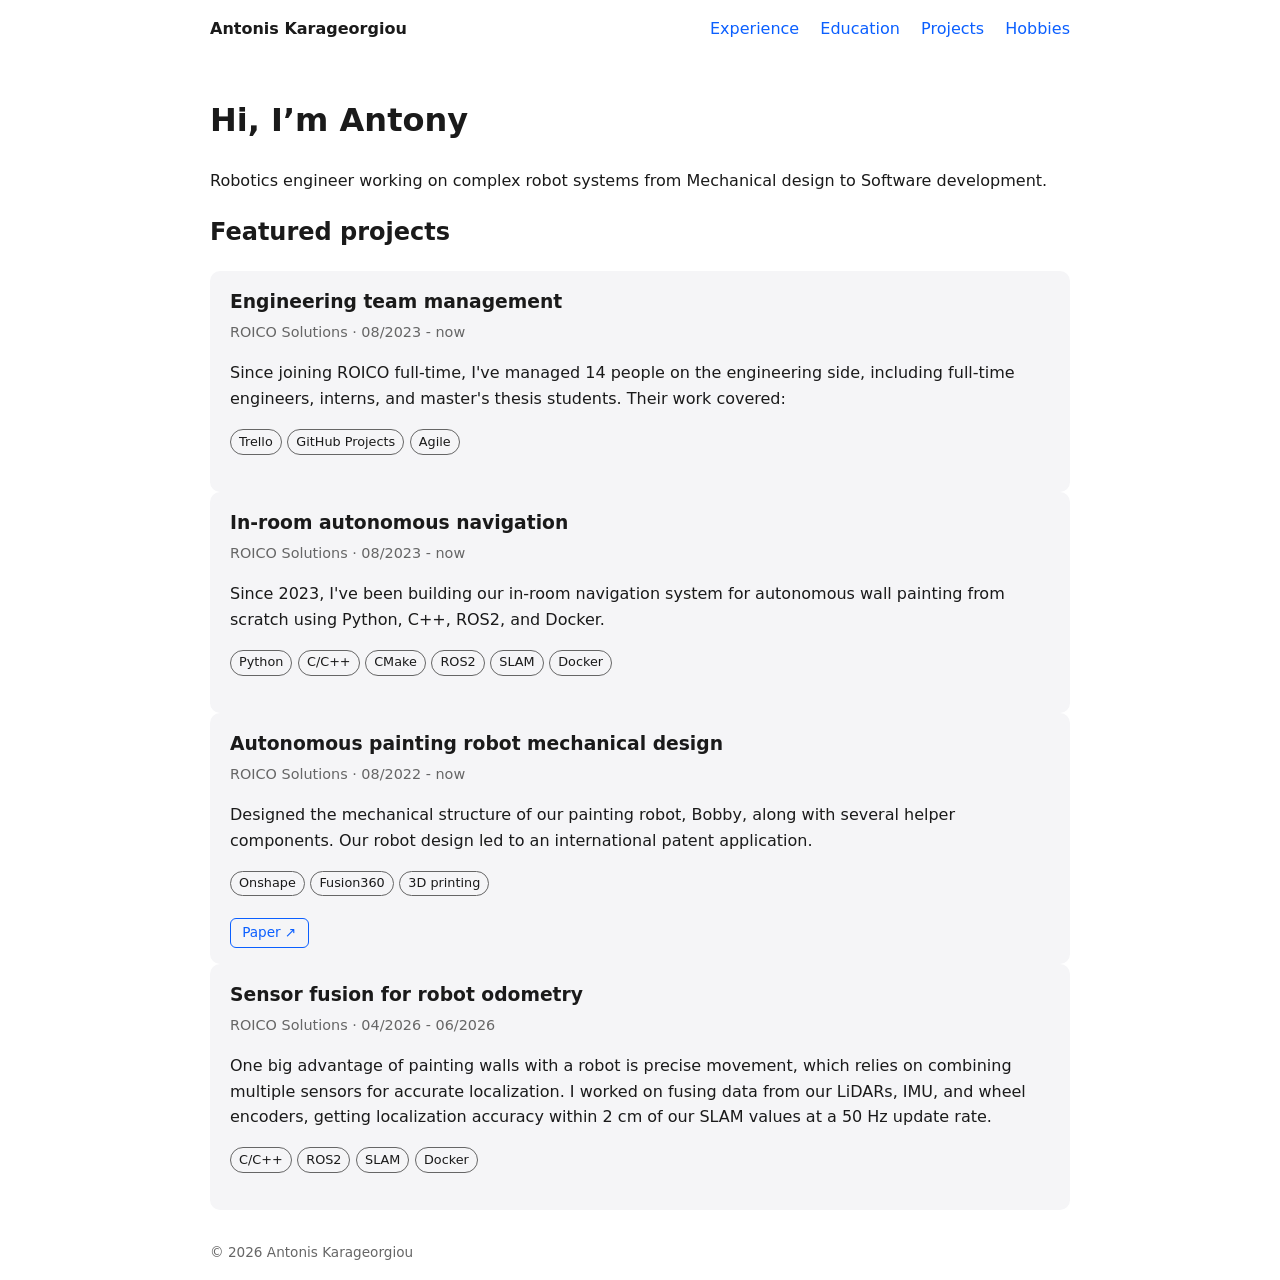
==== index.html @ 55e0222f "deploy: antonikaras/cv-source@4b250786e51c00b55dc72531f0bfb9d97d640567" ====
<!doctype html>
<html lang="en">
<head>
  <meta charset="utf-8">
  <meta name="viewport" content="width=device-width, initial-scale=1">
  <title>Home · Antonis Karageorgiou</title>
  <link rel="stylesheet" href="/assets/css/style.css">
</head>
<dialog id="lightbox">
  <button type="button" class="lb-close" aria-label="Close">×</button>
  <button type="button" class="lb-nav lb-prev" aria-label="Previous photo">‹</button>
  <img alt="">
  <button type="button" class="lb-nav lb-next" aria-label="Next photo">›</button>
  <p class="lb-count"></p>
</dialog>
<script>
  (function () {
    var dlg = document.getElementById('lightbox');
    var img = dlg.querySelector('img');
    var count = dlg.querySelector('.lb-count');
    var items = [];
    var index = 0;

    function show(i) {
      index = (i + items.length) % items.length;
      img.src = items[index].href;
      img.alt = items[index].querySelector('img').alt;
      count.textContent = items.length > 1 ? (index + 1) + ' / ' + items.length : '';
      dlg.classList.toggle('single', items.length < 2);
    }

    document.addEventListener('click', function (e) {
      var a = e.target.closest('a.thumb');
      if (a) {
        e.preventDefault();
        items = Array.prototype.slice.call(a.closest('.gallery').querySelectorAll('a.thumb'));
        show(items.indexOf(a));
        dlg.showModal();
        return;
      }
      if (!dlg.open) return;
      if (e.target.closest('.lb-prev')) show(index - 1);
      else if (e.target.closest('.lb-next')) show(index + 1);
      else if (e.target === dlg || e.target.closest('.lb-close')) dlg.close();
    });

    document.addEventListener('keydown', function (e) {
      if (!dlg.open || items.length < 2) return;
      if (e.key === 'ArrowLeft') { e.preventDefault(); show(index - 1); }
      if (e.key === 'ArrowRight') { e.preventDefault(); show(index + 1); }
    });

    var startX = null;
    dlg.addEventListener('touchstart', function (e) {
      startX = e.touches[0].clientX;
    }, { passive: true });
    dlg.addEventListener('touchend', function (e) {
      if (startX === null || items.length < 2) return;
      var dx = e.changedTouches[0].clientX - startX;
      if (Math.abs(dx) > 50) show(index + (dx < 0 ? 1 : -1));
      startX = null;
    });

    dlg.addEventListener('close', function () { img.removeAttribute('src'); });
  })();
</script>
<script>
  document.addEventListener('toggle', function (e) {
    var d = e.target;
    if (!d.matches || !d.matches('details.video-box') || !d.open) return;
    var f = d.querySelector('iframe[data-src]');
    if (f) { f.src = f.dataset.src; f.removeAttribute('data-src'); }
  }, true);
</script>

<body>
  <header class="wrap">
    <a class="brand" href="/">Antonis Karageorgiou</a>
    <nav>
      
        <a href="/experience/">Experience</a>
      
        <a href="/education/">Education</a>
      
        <a href="/projects/">Projects</a>
      
        <a href="/hobbies/">Hobbies</a>
      
    </nav>
  </header>
  <main class="wrap">
    <h1 id="hi-im-antony">Hi, I’m Antony</h1>

<p>Robotics engineer working on complex robot systems from Mechanical design to Software development.</p>

<h2 id="featured-projects">Featured projects</h2>





<div class="list">
  
    





<article class="card">
  <h3>Engineering team management</h3>
  
  <p class="meta">ROICO Solutions · 08/2023 - now</p>

  
  
    
    
      <p>Since joining ROICO full-time, I've managed 14 people on the engineering side, including full-time engineers, interns, and master's thesis students. Their work covered:
</p>
    
  

  

  <p class="tags"><span>Trello</span><span>GitHub Projects</span><span>Agile</span></p>

  

  

  
</article>

  
    





<article class="card">
  <h3>In-room autonomous navigation</h3>
  
  <p class="meta">ROICO Solutions · 08/2023 - now</p>

  
  
    
    
      <p>Since 2023, I've been building our in-room navigation system for autonomous wall painting from scratch using Python, C++, ROS2, and Docker.
</p>
    
  

  

  <p class="tags"><span>Python</span><span>C/C++</span><span>CMake</span><span>ROS2</span><span>SLAM</span><span>Docker</span></p>

  

  

  
</article>

  
    





<article class="card">
  <h3>Autonomous painting robot mechanical design</h3>
  
  <p class="meta">ROICO Solutions · 08/2022 - now</p>

  
  
    
    
      <p>Designed the mechanical structure of our painting robot, Bobby, along with several helper components. Our robot design led to an international patent application.
</p>
    
  

  

  <p class="tags"><span>Onshape</span><span>Fusion360</span><span>3D printing</span></p>

  
  <p class="links">
    
      
        
          <a href="https://patents.google.com/patent/WO2025176826A1/en" target="_blank" rel="noopener noreferrer">Paper ↗</a>
        
      
    
  </p>
  

  

  
</article>

  
    





<article class="card">
  <h3>Sensor fusion for robot odometry</h3>
  
  <p class="meta">ROICO Solutions · 04/2026 - 06/2026</p>

  
  
    
    
      <p>One big advantage of painting walls with a robot is precise movement, which relies on combining multiple sensors for accurate localization. I worked on fusing data from our LiDARs, IMU, and wheel encoders, getting localization accuracy within 2 cm of our SLAM values at a 50 Hz update rate.
</p>
    
  

  

  <p class="tags"><span>C/C++</span><span>ROS2</span><span>SLAM</span><span>Docker</span></p>

  

  

  
</article>

  
</div>


  </main>
  <footer class="wrap">© 2026 Antonis Karageorgiou</footer>
</body>
</html>
---- assets/css/style.css ----
:root { --bg:#fff; --fg:#1a1a1a; --muted:#666; --card:#f5f5f7; --accent:#0b5fff; }
@media (prefers-color-scheme: dark) {
  :root { --bg:#111; --fg:#eee; --muted:#999; --card:#1c1c1f; --accent:#6ea0ff; }
}
body { margin:0; background:var(--bg); color:var(--fg);
       font:16px/1.6 system-ui, sans-serif; }
.wrap { max-width:860px; margin:0 auto; padding:1rem 1.25rem; }
header.wrap { display:flex; justify-content:space-between; align-items:center; }
a { color:var(--accent); text-decoration:none; }
.brand { font-weight:700; color:var(--fg); }
nav a { margin-left:1rem; }
.grid { display:grid; gap:1rem; grid-template-columns:repeat(auto-fit,minmax(260px,1fr)); }
.card { background:var(--card); padding:1rem 1.25rem; border-radius:10px; }
.card h3 { margin:0 0 .25rem; }
.meta { color:var(--muted); font-size:.9rem; margin:0 0 .5rem; }
.tags span { display:inline-block; font-size:.8rem; margin:0 .35rem .35rem 0;
             padding:.1rem .5rem; border-radius:99px; border:1px solid var(--muted); }
.gallery { display: flex; flex-wrap: wrap; gap: .5rem; margin-top: .75rem; }
.thumb img { display: block; width: 72px; height: 72px; object-fit: cover; border-radius: 6px; }
.thumb:hover img { outline: 2px solid var(--accent); }

#lightbox { border: 0; padding: 0; background: transparent; max-width: 95vw; max-height: 95vh; }
#lightbox::backdrop { background: rgba(0, 0, 0, .8); }
#lightbox img { display: block; max-width: 95vw; max-height: 90vh; border-radius: 8px; }
.lb-close { position: absolute; top: .25rem; right: .5rem; font-size: 2rem; line-height: 1;
            background: none; border: 0; color: #fff; cursor: pointer; }
.lb-nav { position: absolute; top: 50%; transform: translateY(-50%);
          font-size: 2.5rem; line-height: 1; padding: .25rem .75rem;
          background: rgba(0, 0, 0, .45); color: #fff; border: 0;
          border-radius: 6px; cursor: pointer; }
.lb-prev { left: .5rem; }
.lb-next { right: .5rem; }
.lb-count { position: absolute; bottom: .5rem; left: 50%; transform: translateX(-50%);
            margin: 0; padding: .1rem .6rem; border-radius: 99px;
            background: rgba(0, 0, 0, .55); color: #fff; font-size: .85rem; }
#lightbox.single .lb-nav,
#lightbox.single .lb-count { display: none; }
.card ul.summary { margin: 0 0 .75rem; padding-left: 1.2rem; }
.card ul.summary li { margin-bottom: .2rem; }
.links { display: flex; flex-wrap: wrap; gap: .5rem; margin: .75rem 0 0; }
.links a { font-size: .85rem; padding: .2rem .7rem; border-radius: 6px;
           border: 1px solid var(--accent); }
.links a:hover { background: var(--accent); color: #fff; }

details.video-box { margin-top: .75rem; }
details.video-box summary { cursor: pointer; color: var(--accent); font-size: .9rem; }
.video { display: block; width: 100%; aspect-ratio: 16 / 9; border: 0;
         border-radius: 8px; margin-top: .5rem; }
.video.reel { width: 360px; max-width: 100%; aspect-ratio: 9 / 16; }
.stack { display: flex; flex-direction: column; gap: 1rem;
         border-left: 2px solid var(--muted); padding-left: 1.25rem; margin-left: .25rem; }
.stack .card { position: relative; }
.stack .card::before { content: ""; position: absolute; left: -1.65rem; top: 1.4rem;
                       width: 10px; height: 10px; border-radius: 50%; background: var(--accent); }

.stack.single { border-left: 0; padding-left: 0; margin-left: 0; }
.stack.single .card::before { display: none; }
footer { color:var(--muted); font-size:.85rem; }
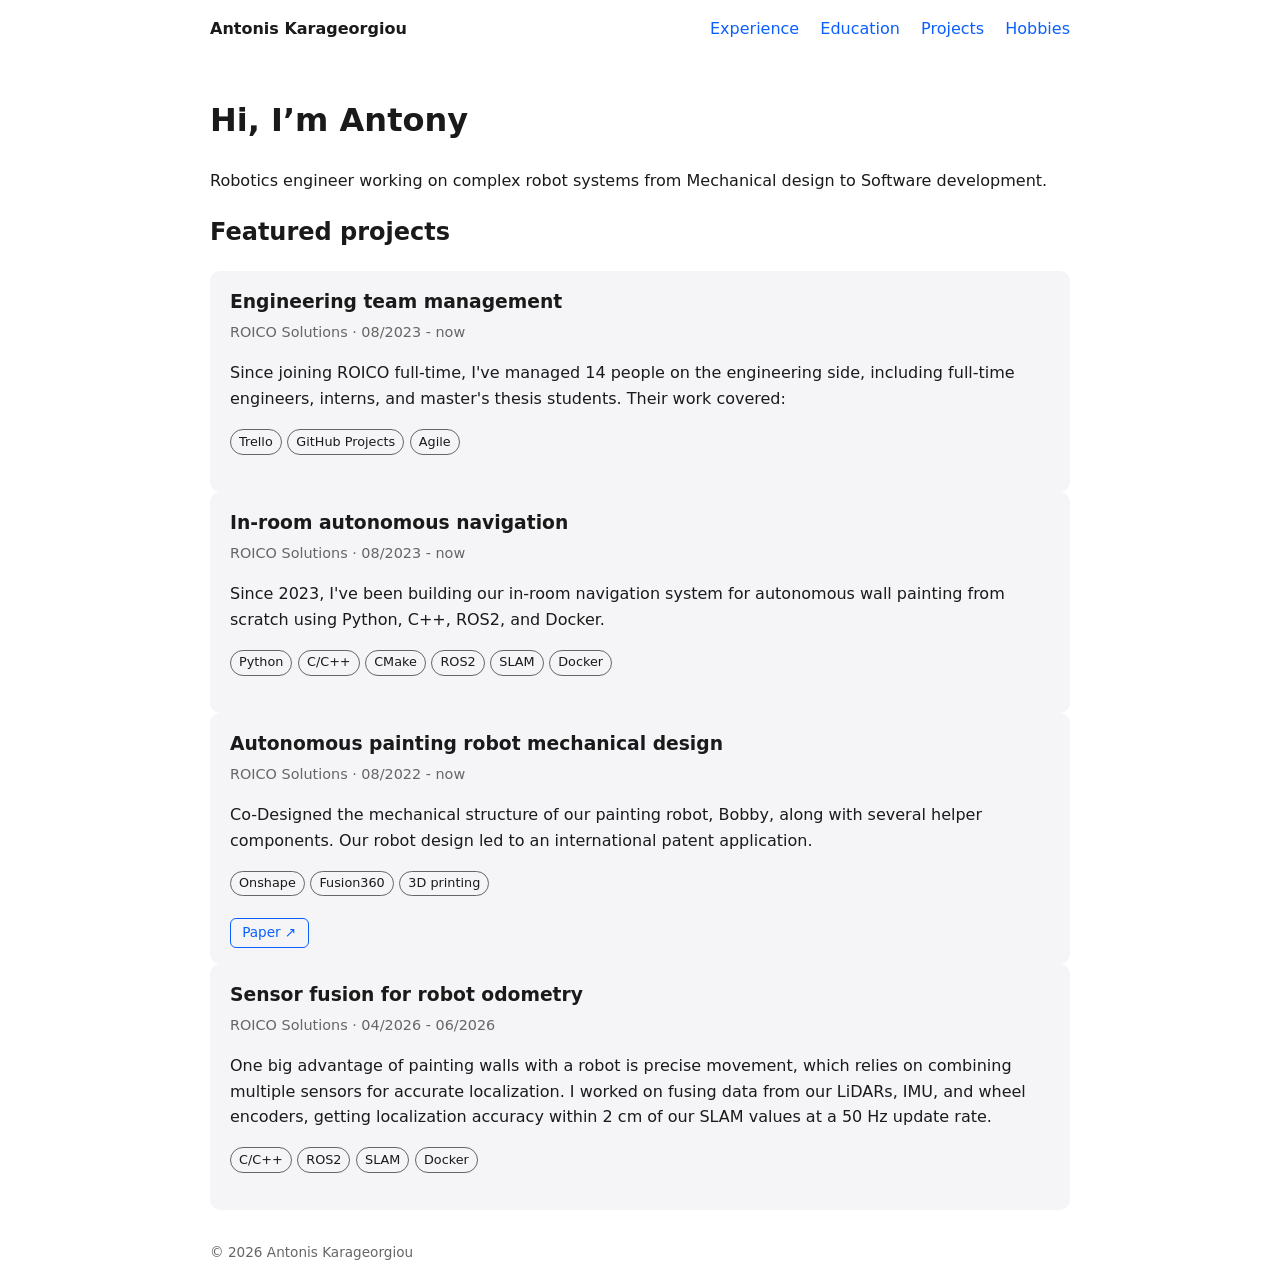
==== commit a48651ad: "deploy: antonikaras/cv-source@1c7e0dc8a90e118a65b3b8266142e8f15e5fda1e" ====
--- a/index.html
+++ b/index.html
@@ -180,7 +180,7 @@
   
     
     
-      <p>Designed the mechanical structure of our painting robot, Bobby, along with several helper components. Our robot design led to an international patent application.
+      <p>Co-Designed the mechanical structure of our painting robot, Bobby, along with several helper components. Our robot design led to an international patent application.
 </p>
     
   
